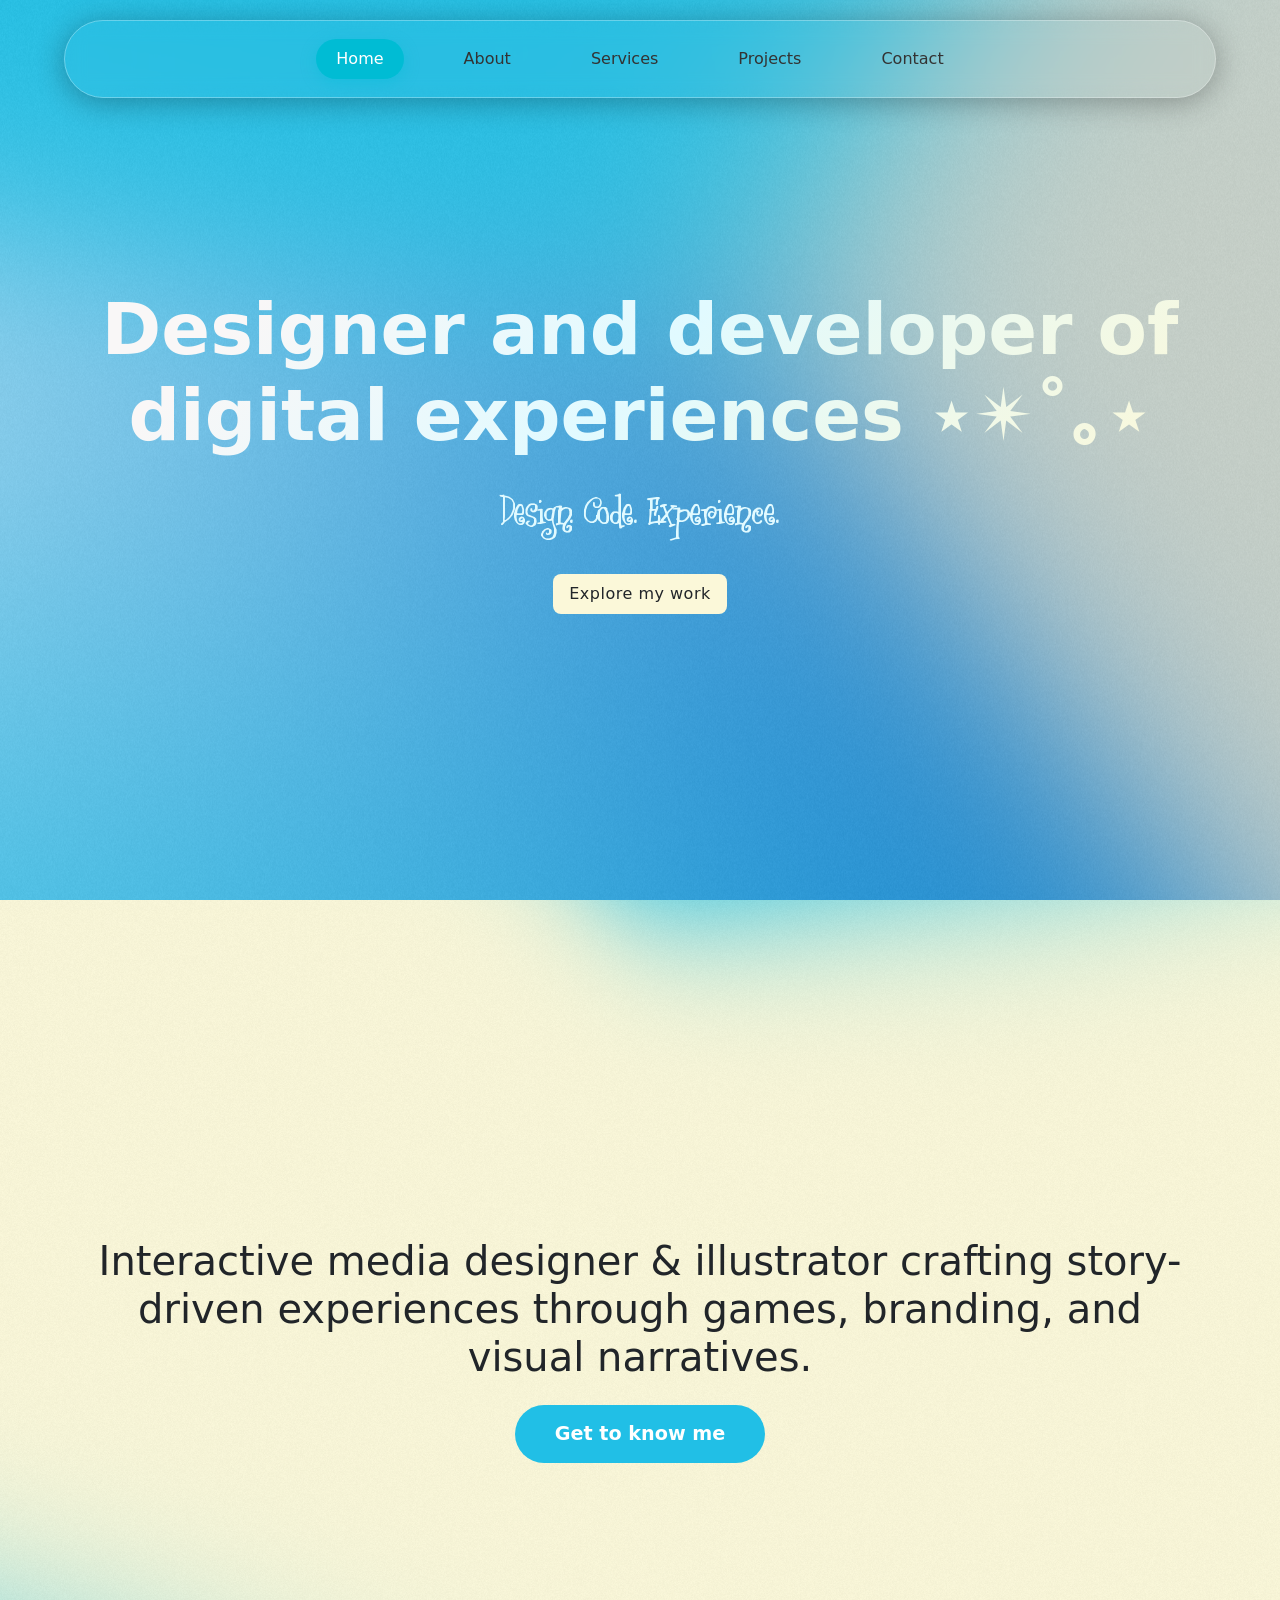
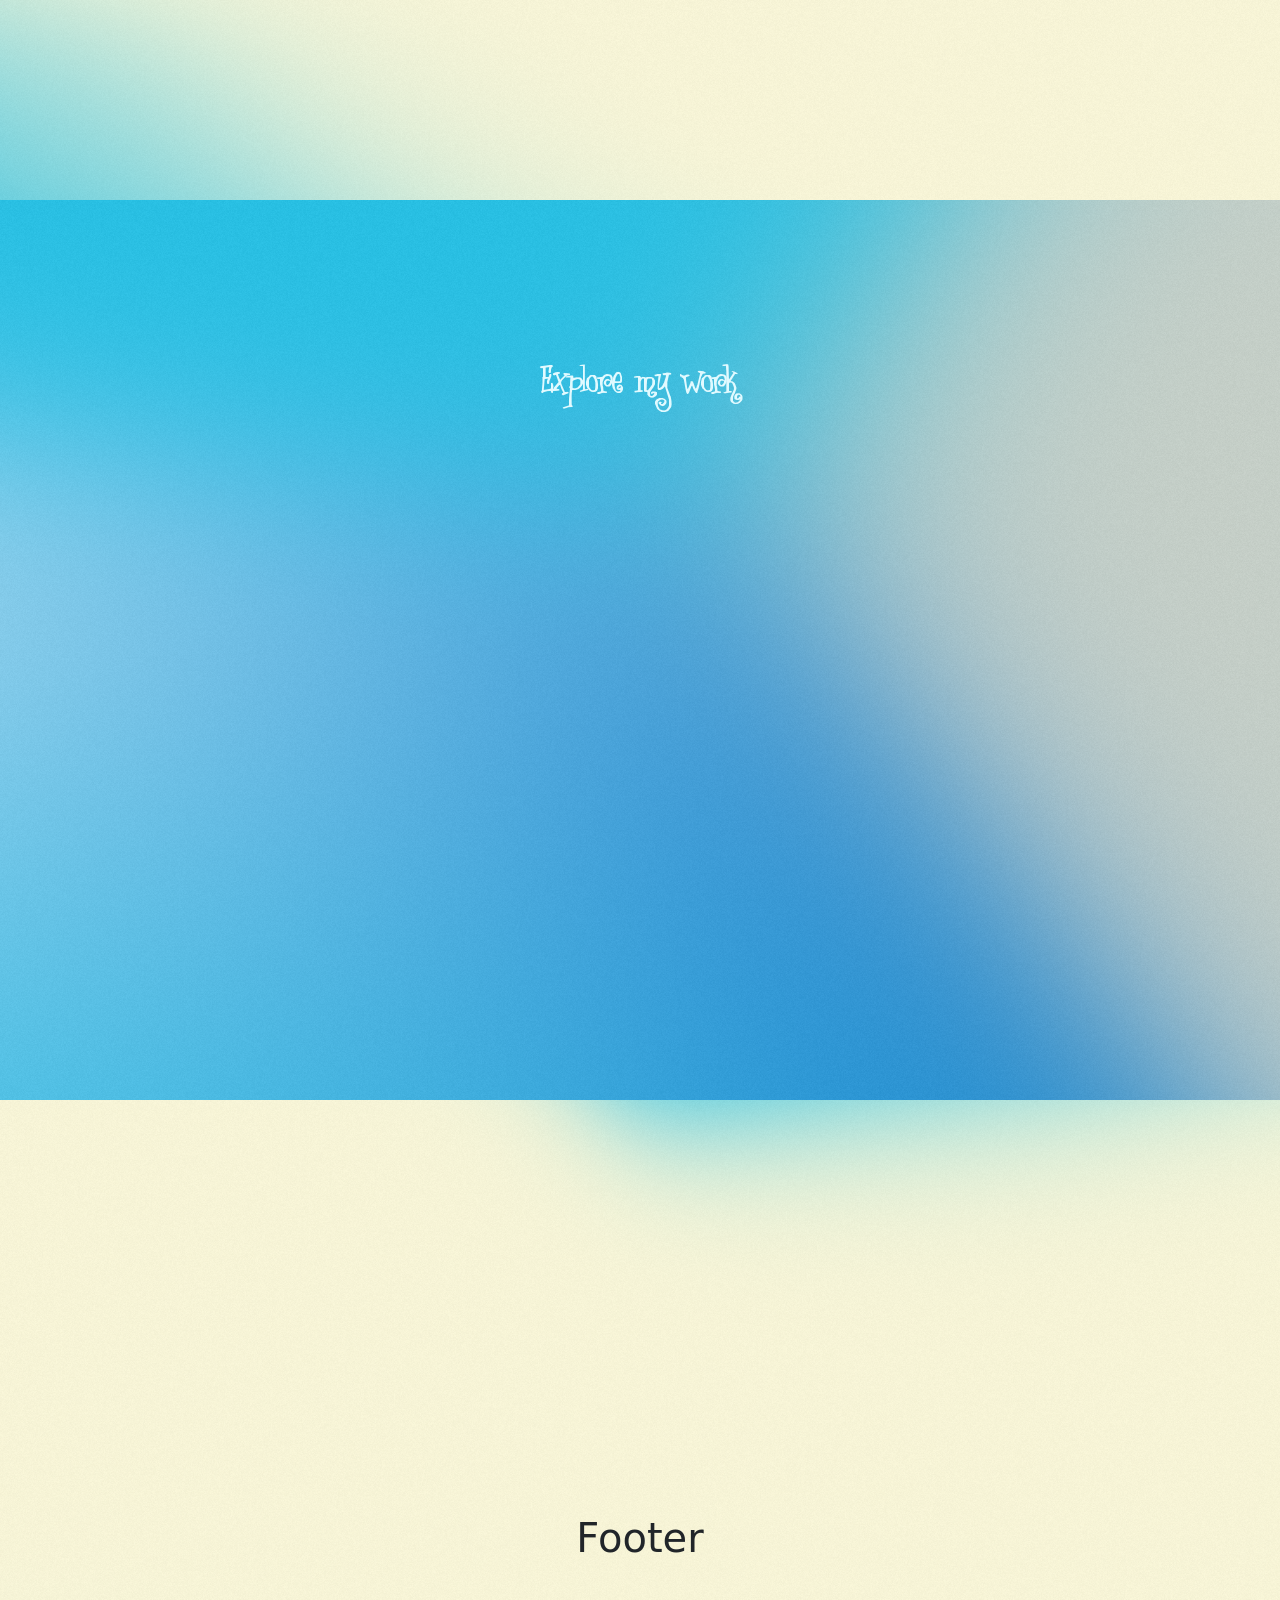
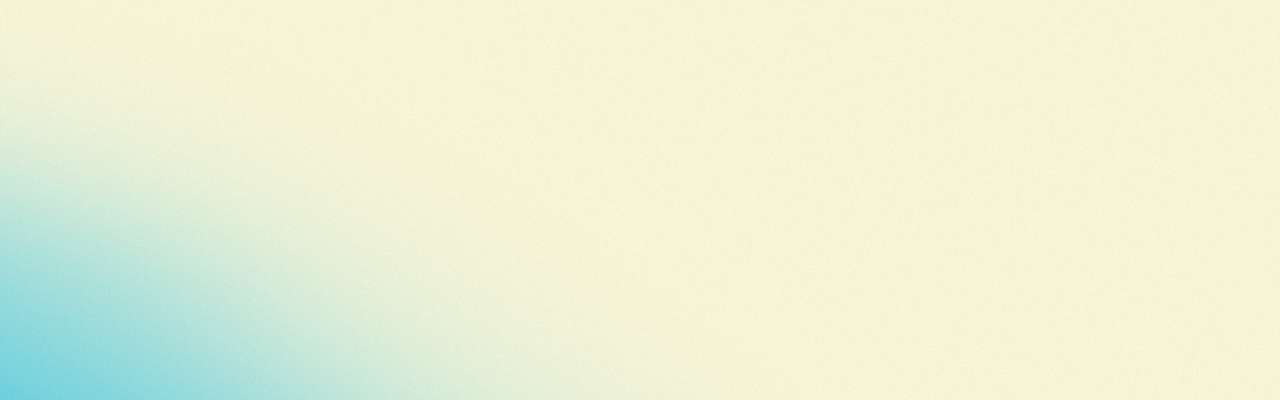
==== index.html @ a9e573de "first commit" ====
<!DOCTYPE html>
<html lang="en">
<head>
    <meta charset="UTF-8">
    <meta name="viewport" content="width=device-width, initial-scale=1.0">
    <title>Homepage</title>
    <link href="https://cdn.jsdelivr.net/npm/bootstrap@5.3.0/dist/css/bootstrap.min.css" rel="stylesheet">
    <link rel="stylesheet" href="principal.css">
    <link rel="stylesheet" href="https://unpkg.com/aos@2.3.1/dist/aos.css">
    <style>
            .portfolio-card {
            border: none;
            box-shadow: 0 10px 30px rgba(0, 0, 0, 0.2);
            transition: transform 0.3s ease, box-shadow 0.3s ease;
            border-radius: 15px;
            overflow: hidden;
            height: 100%;
        }

        .portfolio-card:hover {
            transform: translateY(-10px);
            box-shadow: 0 20px 50px rgba(0, 0, 0, 0.3);
        }

        .card-img-top {
            height: 300px;
            object-fit: cover;
        }

        .card-body {
            background: white;
            padding: 25px;
        }

        .card-title {
            font-size: 1.8rem;
            font-weight: 900;
            color: #333;
            margin-bottom: 15px;
        }

        .card-text {
            color: #666;
            font-size: 0.95rem;
            line-height: 1.6;
            margin-bottom: 20px;
        }

        .btn-view {
            background-color: #21BFE6;
            color: white;
            border: none;
            padding: 12px 30px;
            font-weight: bold;
            border-radius: 25px;
            transition: all 0.3s ease;
        }

        .btn-view:hover {
            background-color: #0fa3c8;
            color: white;
            transform: scale(1.05);
        }

        .portfolio-section {
            padding: 80px 20px;
            background-color: #f5f5f5;
        }

        .section-title {
            font-size: 3rem;
            font-weight: 900;
            margin-bottom: 50px;
            text-align: center;
            color: #333;
        }

        .portfolio-grid {
            display: grid;
            grid-template-columns: repeat(auto-fit, minmax(350px, 1fr));
            gap: 40px;
            max-width: 1200px;
            margin: 0 auto;
        }
        
    </style>
</head>
<body>
    <nav class="navbar-modern">
        <button class="hamburger" id="hamburger">
            <span></span>
            <span></span>
            <span></span>
        </button>
        <div class="navbar-container" id="navbarContainer">
            <a href="index.html" class="nav-link active">Home</a>
            <a href="about.html" class="nav-link">About</a>
            <a href="services.html" class="nav-link">Services</a>
            <a href="menuproyectos.html" class="nav-link">Projects</a>
            <a href="contact.html" class="nav-link">Contact</a>
        </div>
    </nav>
    <section class="panel panel1">
        <div class="container text-center" data-aos="fade-up">
            <h1 class="display-4" style="
            font-size: clamp(2.5rem, 8vw, 4.5rem);
            font-weight: 900;
            background: linear-gradient(135deg, #f9f7f7 15%, #e1faff 50%, #fbf8d9 100%);
            -webkit-background-clip: text;
            -webkit-text-fill-color: transparent;
            background-clip: text;
            margin-bottom: 20px;
            line-height: 1.2;">Designer and developer of digital experiences ⋆✴︎˚｡⋆</h1>
            <p class="lead font-angelica" style="color: #e1faff; font-size: 50px;">Design. Code. Experience.</p>
            <a href="menuproyectos.html" class="btn btn1 btn-lg">Explore my work</a>
        </div>
    </section>
    <section class="panel panel2">
        <div class="container text-center d-flex flex-column justify-content-center align-items-center">
            <h1 class="mb-4 font-angelica;">Interactive media designer & illustrator crafting story-driven experiences through games, branding, and visual narratives.</h1>
            <a href="about.html" class="btn btn-primary btn-lg">Get to know me</a>
        </div>
    </section>
    <section class="panel panel3">
        <div class="container text-center d-flex flex-column justify-content-center align-items-center">
        <div class="container">
            <p class="lead font-angelica" style="color: #e1faff; font-size: 50px;">Explore my work</p>
            
            <div class="portfolio-grid">
                <!-- Card 1: BEACH -->
                <div class="card portfolio-card" data-aos="fade-up">
                    <img src="imagenes/PortafolioFotografia/f.jpeg" class="card-img-top" alt="Beach Photography">
                    <div class="card-body">
                        <h5 class="card-title">Beachside Landscapes</h5>
                        <p class="card-text">A stunning collection of beach and coastal photography capturing the beauty of seaside landscapes and seascapes.</p>
                        <a href="Fotografia/photography.html" class="btn btn-view">View Collection</a>
                    </div>
                </div>

                <!-- Card 2: 7 Pecados Capitales -->
                <div class="card portfolio-card" data-aos="fade-up">
                    <img src="imagenes/PortafolioFotografia/7/3.jpg" class="card-img-top" alt="7 Pecados Capitales">
                    <div class="card-body">
                        <h5 class="card-title">7 Deadly Sins</h5>
                        <p class="card-text">An artistic portrait series exploring the seven deadly sins through expressive photography and creative composition.</p>
                        <a href="Fotografia/retrato7pecados.html" class="btn btn-view">View Collection</a>
                    </div>
                </div>  
            </div>
        </div>
        </div>
    </section>    
       
    <section class="panel panel4">
        <div class="container text-center d-flex flex-column justify-content-center align-items-center">
            <h1 class="mb-4">Footer</h1>
        </div>
    </section>

    <script src="https://cdn.jsdelivr.net/npm/bootstrap@5.3.0/dist/js/bootstrap.bundle.min.js"></script>
    <script src="https://unpkg.com/aos@2.3.1/dist/aos.js"></script>
    <script>
         AOS.init();
         
         // Menu Hamburguesa
         const hamburger = document.getElementById('hamburger');
         const navbarContainer = document.getElementById('navbarContainer');
         
         hamburger.addEventListener('click', function() {
             navbarContainer.classList.toggle('active');
             hamburger.classList.toggle('active');
         });
         
         // Cerrar menú al hacer clic en un enlace
         document.querySelectorAll('.nav-link').forEach(link => {
             link.addEventListener('click', function() {
                 navbarContainer.classList.remove('active');
                 hamburger.classList.remove('active');
             });
         });
    </script>
</body>
</html>
---- principal.css ----
/* Custom Fonts */
@font-face {
    font-family: 'Angelica';
    src: url(imagenes/Tipografias/angelica.ttf) format('truetype');
}

@font-face {
    font-family: 'Poti';
    src: url(imagenes/Tipografias/poti.ttf) format('truetype');
}

/* Font Classes */
.font-angelica {
    font-family: 'Angelica', sans-serif !important;
}

.font-poti {
    font-family: 'Poti', sans-serif !important;
}

body {
   /* margin: 0;
    padding: 0;
    min-height: 100vh;
    background: linear-gradient(135deg, #00bcd4 0%, #2196f3 50%, #e0f2f1 100%);
    background-attachment: fixed;*/
    background-image: url(imagenes/image-mesh-gradient.png);
    background-size: cover;
    background-position: center;
    background-repeat: no-repeat;
    background-attachment: fixed;
}
.panel{
    display: flex;
    justify-content: center;
    align-items: center;
    height: 100vh;
    font-size: 30px;
    top: 0;
    position: sticky;
    
}
.panel1{
    background-image: url(imagenes/image-mesh-gradient.png);
    background-size: cover;
    background-position: center;
    background-repeat: no-repeat;
    z-index: 1;
}
.panel2{
    /* background-color: #fbf8d9 !important; */
    background-image: url(imagenes/background\ 2.png);
    background-size: cover;
    background-position: center;
    background-repeat: no-repeat;
    z-index: 1;
}
.panel3{
    background-image: url(imagenes/image-mesh-gradient.png);
    background-size: cover;
    background-position: center;
    background-repeat: no-repeat;
    z-index: 1;
}
.panel4{
    /* background-color: #21bfe6; */
    background-image: url(imagenes/background\ 2.png);
    background-size: cover;
    background-position: center;
    background-repeat: no-repeat;
    z-index: 1;
}

.btn1  {
  background-color: #fbf8d9;
  color: var(--light);
  border: none;
   transition: all 0.4s cubic-bezier(0.34, 1.56, 0.64, 1);
  cursor: pointer;
  position: relative;
  overflow: hidden;
  letter-spacing: 0.5px;
  font-size: 1rem;
}
.btn1::before {
  content: '';
  position: absolute;
  top: 50%;
  left: 50%;
  width: 0;
  height: 0;
  border-radius: 50%;
  background: rgba(255, 255, 255, 0.3);
  transform: translate(-50%, -50%);
  transition: width 0.6s, height 0.6s;
}

.btn1:hover {
  transform: translateY(-3px) scale(1.05);
  background: #379ef2;
}

.btn1:active {
  animation: btnBounce 0.4s ease;
  box-shadow: 0 6px 16px rgba(113, 217, 214, 0.5);
  transform: translateY(-1px) scale(1.02);
}

@keyframes btnBounce {
  0%, 100% {
    transform: scale(1.05);
  }
  50% {
    transform: scale(0.98);
  }
}

.navbar-modern {
    position: fixed;
    top: 20px;
    left: 50%;
    transform: translateX(-50%);
    z-index: 1000;
    width: 90%;
    max-width: 1200px;
}

.hamburger {
    display: none;
    background: none;
    border: none;
    font-size: 24px;
    cursor: pointer;
    flex-direction: column;
    gap: 5px;
    position: absolute;
    right: 20px;
    top: 50%;
    transform: translateY(-50%);
    z-index: 1001;
}

.hamburger span {
    width: 25px;
    height: 3px;
    background-color: #333333;
    border-radius: 2px;
    transition: all 0.3s ease;
}

.hamburger.active span:nth-child(1) {
    transform: rotate(45deg) translate(10px, 10px);
}

.hamburger.active span:nth-child(2) {
    opacity: 0;
}

.hamburger.active span:nth-child(3) {
    transform: rotate(-45deg) translate(7px, -7px);
}

.navbar-container {
    display: flex;
    gap: 40px;
    padding: 18px 50px;
    background-color: transparent;
    border: 1px solid rgba(255, 255, 255, 0.3);
    border-radius: 50px;
    backdrop-filter: blur(10px);
    box-shadow: 0 4px 30px rgba(0, 0, 0, 0.3);
    flex-wrap: wrap;
    justify-content: center;
    align-items: center;
}

.nav-link {
    color: #333333;
    text-decoration: none;
    font-size: 16px;
    font-weight: 500;
    padding: 8px 20px;
    border-radius: 25px;
    transition: all 0.3s ease;
    position: relative;
    white-space: nowrap;
}

.nav-link:hover {
    color: #ffffff;
    transform: translateY(-2px);
}

.nav-link.active {
    background-color: #00bcd4;
    color: #ffffff;
    box-shadow: 0 4px 15px rgba(0, 188, 212, 0.4);
}

/* Tablet */
@media (max-width: 992px) {
    .navbar-container {
        gap: 20px;
        padding: 15px 30px;
    }
    
    .nav-link {
        font-size: 14px;
        padding: 6px 15px;
    }
}

/* Móvil */
@media (max-width: 768px) {
    .navbar-modern {
        top: 10px;
        width: 95%;
    }
    
    .hamburger {
        display: flex;
        padding: 10px;
        font-size: 28px;
    }
    
    .hamburger span {
        background-color: #333333;
        width: 28px;
        height: 3px;
    }
    
    .panel {
        padding-top: 120px;
    }
    
    .navbar-container {
        position: absolute;
        top: 100%;
        left: 0;
        right: 0;
        flex-direction: column;
        gap: 0;
        margin-top: 10px;
        padding: 0 15px;
        border-radius: 20px;
        max-height: 0;
        overflow: hidden;
        opacity: 0;
        transition: all 0.3s ease;
        pointer-events: none;
        background-color: transparent;
        border: 1px solid rgba(255, 255, 255, 0.3);
        backdrop-filter: blur(10px);
    }
    
    .navbar-container.active {
        max-height: 400px;
        opacity: 1;
        pointer-events: auto;
        padding: 15px;
        overflow: visible;
    }
    
    .nav-link {
        font-size: 14px;
        padding: 12px 15px;
        width: 100%;
        text-align: center;
        border-radius: 10px;
    }
}

/* Móvil pequeño */
@media (max-width: 576px) {
    .navbar-modern {
        top: 8px;
        width: 98%;
    }
    
    .hamburger {
        padding: 8px;
        font-size: 24px;
    }
    
    .hamburger span {
        width: 22px;
        height: 2.5px;
    }
    
    .panel {
        padding-top: 100px;
    }
    
    .nav-link {
        font-size: 12px;
        padding: 10px 12px;
    }
}

.navbar {
    position: relative;
    padding: 10px 20px;
    background-color: rgba(255, 255, 255, 0.2);
    border-radius: 60px;
    backdrop-filter: blur(10px);
    box-shadow: 0 4px 30px rgba(0, 0, 0, 0.1);
    border: 0.5px solid rgba(255, 255, 255, 0.3);
}

      .btn-primary {
            background-color: #21BFE6;
            border: none;
            padding: 15px 40px;
            font-size: 1.2rem;
            font-weight: bold;
            border-radius: 30px;
            transition: all 0.3s ease;
        }
        .btn-primary:hover {
            background-color: #0fa3c8;
            transform: translateY(-5px);
        }
        .btn-secondary {
            background-color: #fbf8d9;
            border: none;
            padding: 15px 40px;
            font-size: 1.2rem;
            font-weight: bold;
            border-radius: 30px;
            transition: all 0.3s ease;
        }
        .btn-secondary:hover {
            background-color: #fffdea;
            transform: translateY(-5px);
        }
/* Responsive Gallery Title */
.gallery-title {
    font-size: clamp(3rem, 12vw, 200px);
    color: aliceblue;
}

/* Media queries para mayor control en dispositivos específicos */
@media (max-width: 992px) {
    .gallery-title {
        font-size: clamp(2rem, 10vw, 150px);
    }
}

@media (max-width: 768px) {
    .gallery-title {
        font-size: clamp(9rem, 8vw, 100px);
    }
}

@media (max-width: 576px) {
    .gallery-title {
        font-size: clamp(8rem, 6vw, 70px);
    }
}
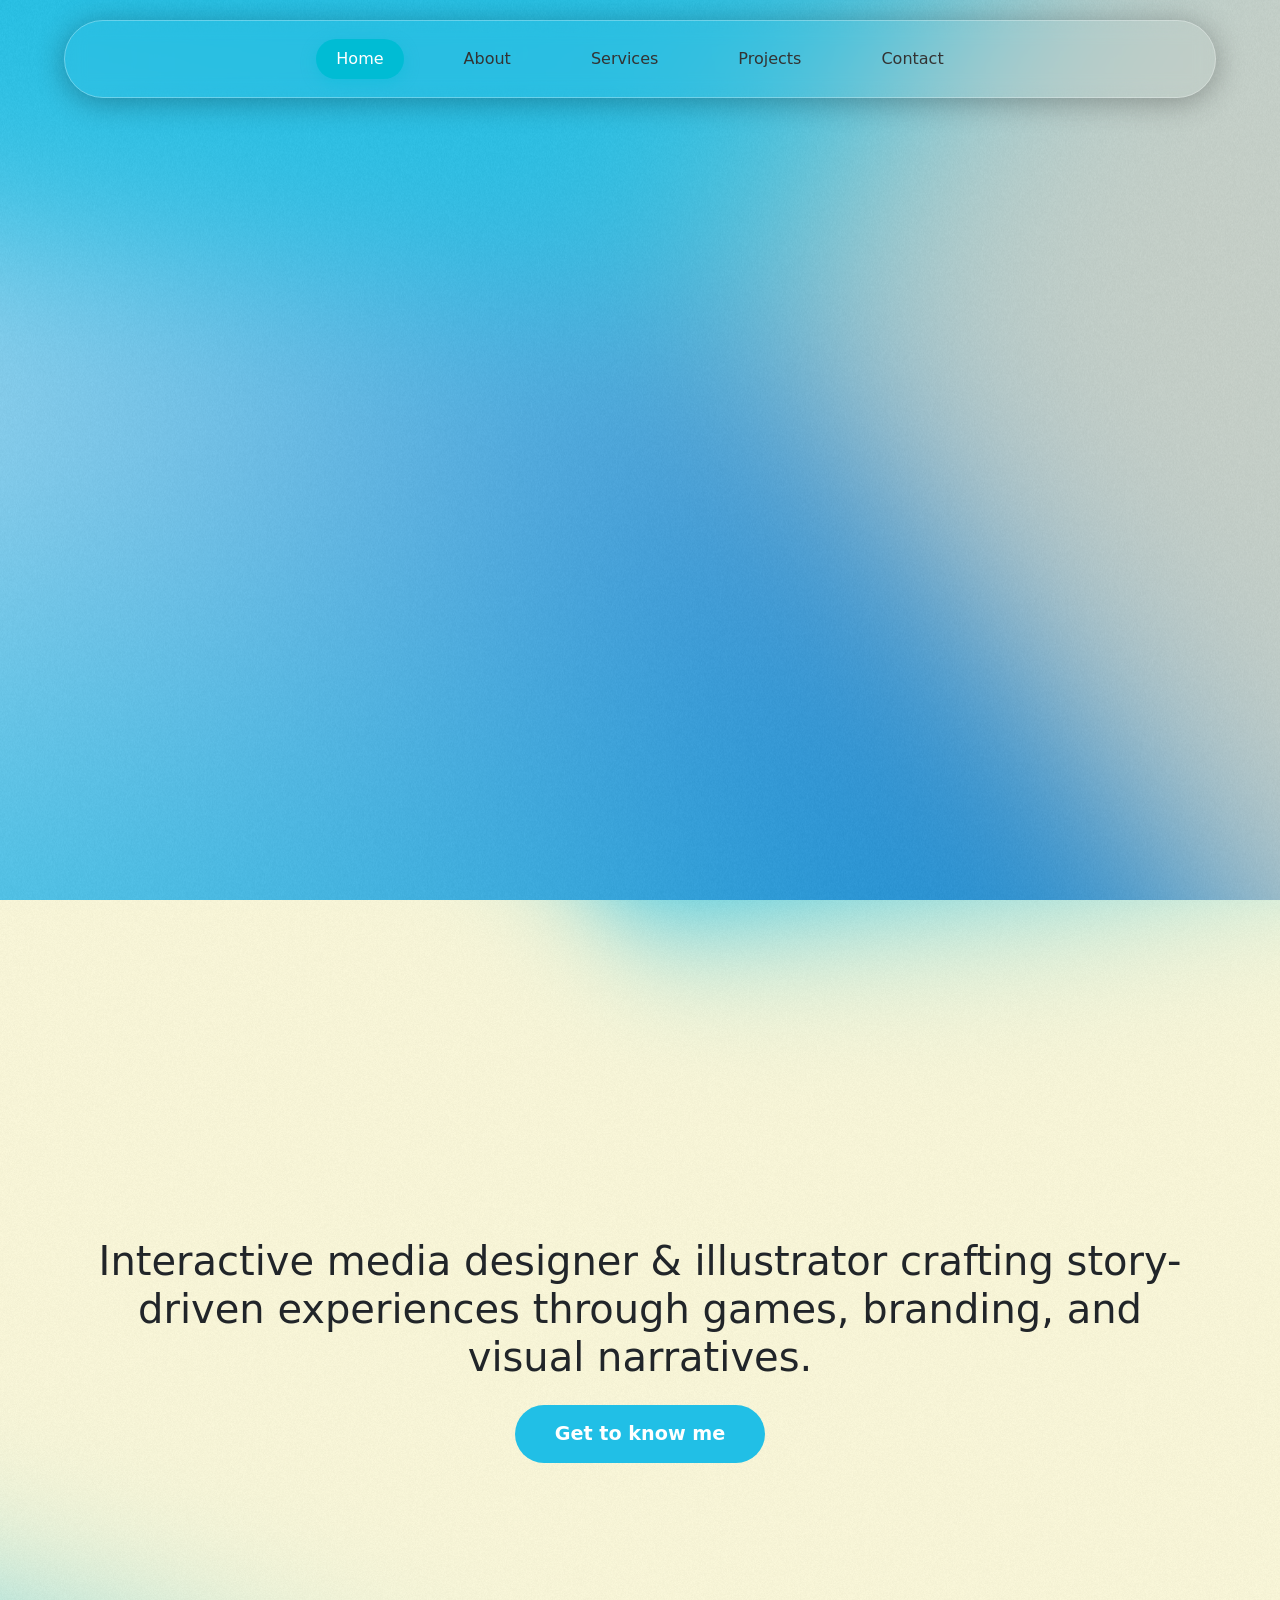
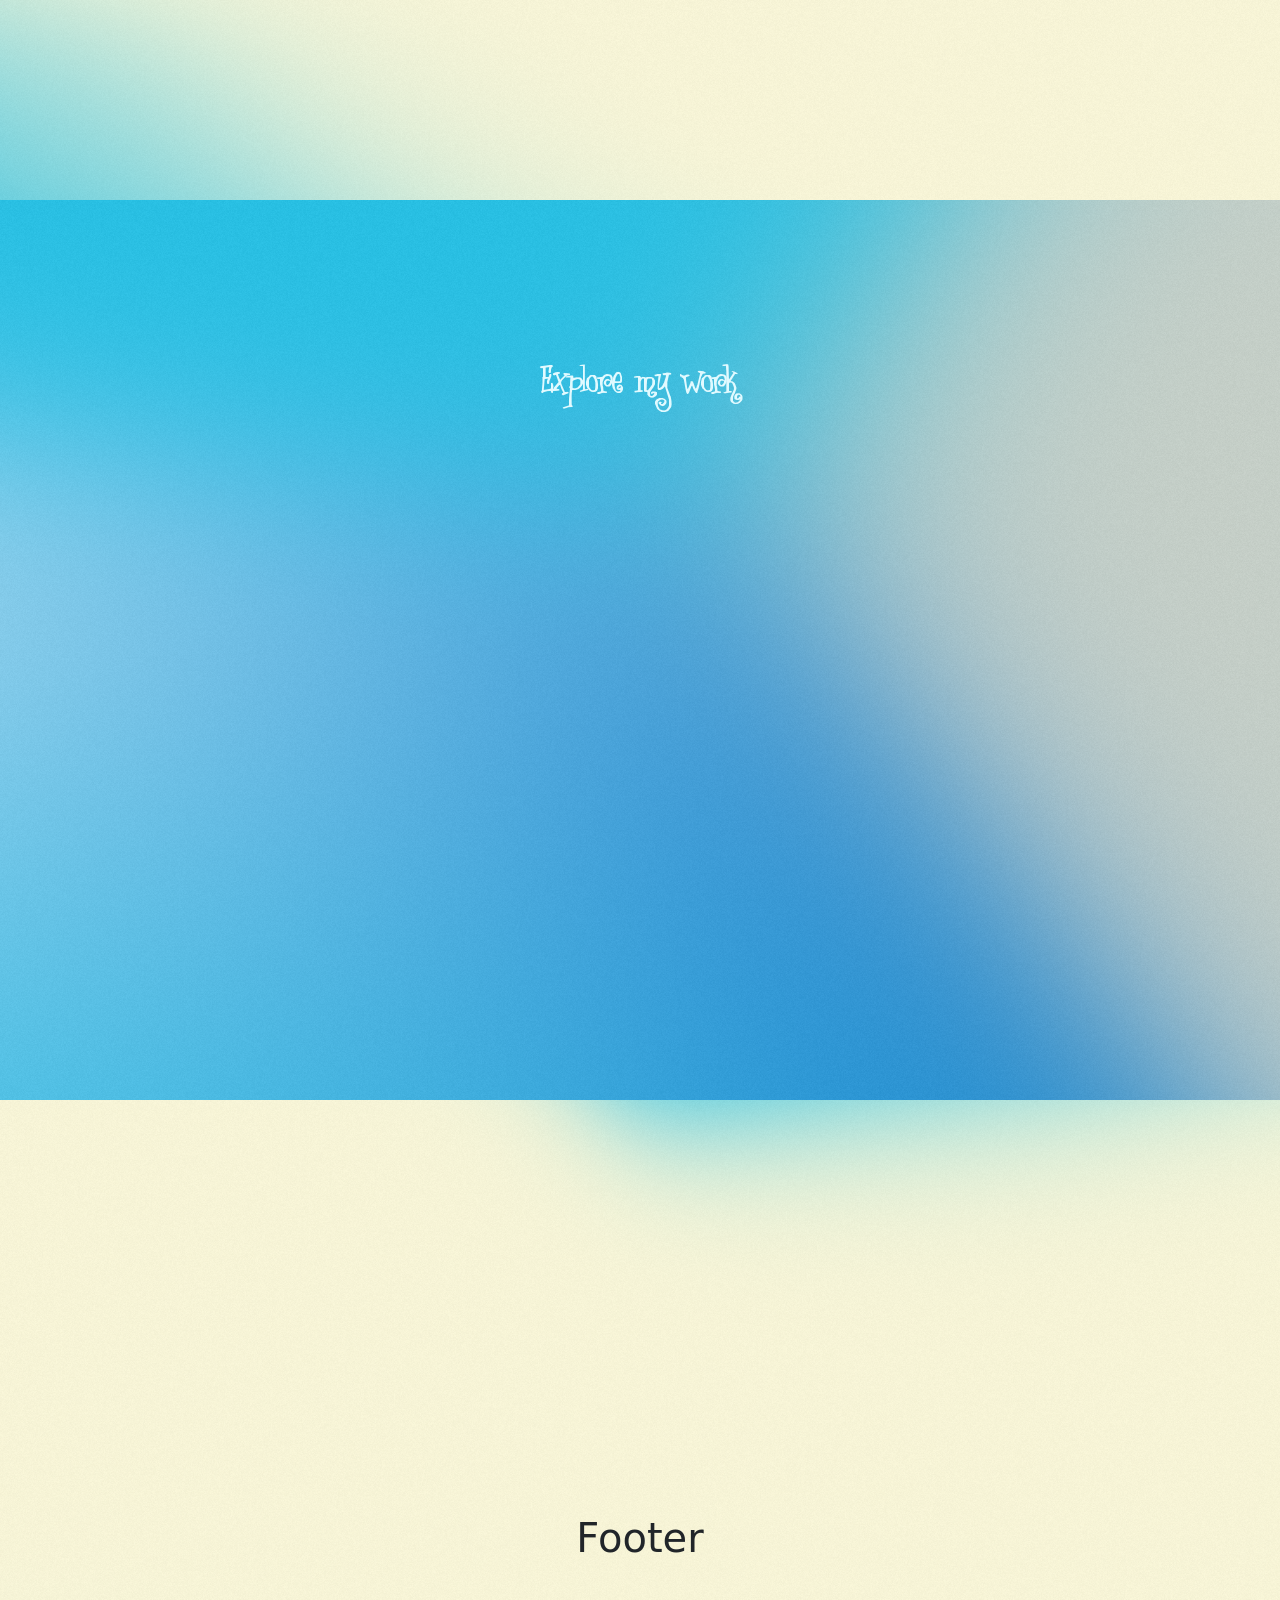
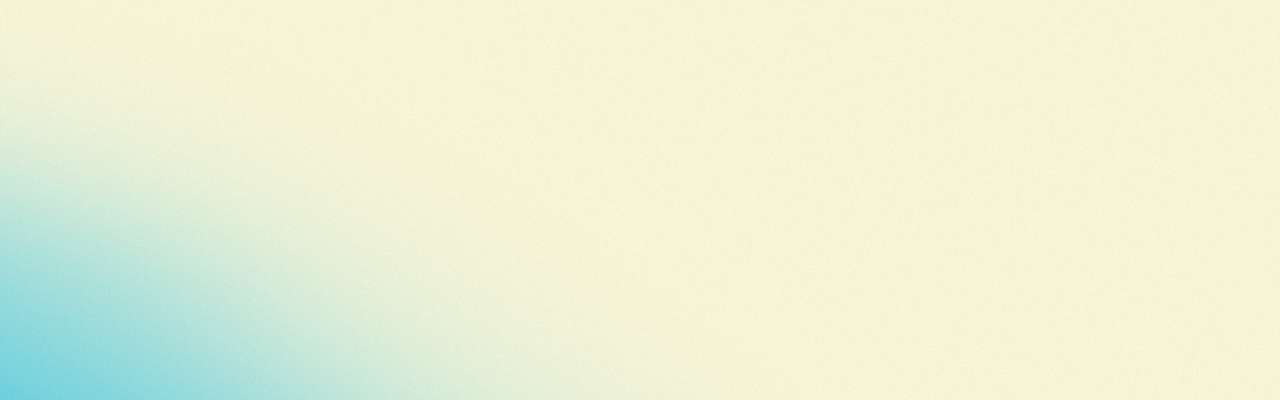
==== commit 0013d233: "animaciones quitadas a traves de javascript" ====
--- a/index.html
+++ b/index.html
@@ -60,6 +60,28 @@
             background-color: #0fa3c8;
             color: white;
             transform: scale(1.05);
+        }
+
+        /* Desactivar animaciones en dispositivos móviles */
+        @media (max-width: 768px) {
+            .portfolio-card {
+                transition: none;
+            }
+
+            .portfolio-card:hover {
+                transform: none !important;
+                box-shadow: 0 10px 30px rgba(0, 0, 0, 0.2) !important;
+            }
+
+            .btn-view:hover {
+                transform: none !important;
+            }
+
+            /* Desactivar AOS en móvil */
+            [data-aos] {
+                opacity: 1 !important;
+                animation: none !important;
+            }
         }
 
         .portfolio-section {
@@ -158,26 +180,7 @@
     </section>
 
     <script src="https://cdn.jsdelivr.net/npm/bootstrap@5.3.0/dist/js/bootstrap.bundle.min.js"></script>
-    <script src="https://unpkg.com/aos@2.3.1/dist/aos.js"></script>
-    <script>
-         AOS.init();
-         
-         // Menu Hamburguesa
-         const hamburger = document.getElementById('hamburger');
-         const navbarContainer = document.getElementById('navbarContainer');
-         
-         hamburger.addEventListener('click', function() {
-             navbarContainer.classList.toggle('active');
-             hamburger.classList.toggle('active');
-         });
-         
-         // Cerrar menú al hacer clic en un enlace
-         document.querySelectorAll('.nav-link').forEach(link => {
-             link.addEventListener('click', function() {
-                 navbarContainer.classList.remove('active');
-                 hamburger.classList.remove('active');
-             });
-         });
-    </script>
+    <script async src="https://unpkg.com/aos@2.3.1/dist/aos.js"></script>
+    <script src="js/animations.js"></script>
 </body>
 </html>
--- a/principal.css
+++ b/principal.css
@@ -333,6 +333,29 @@
             background-color: #fffdea;
             transform: translateY(-5px);
         }
+
+/* Desativar animações em dispositivos móveis */
+@media (max-width: 768px) {
+    .btn1:hover,
+    .btn1:active,
+    .btn-primary:hover,
+    .btn-secondary:hover,
+    .nav-link:hover {
+        transform: none !important;
+        animation: none !important;
+    }
+
+    .btn1::before {
+        transition: none !important;
+    }
+
+    .hamburger span,
+    .nav-link,
+    .navbar-container {
+        transition: none !important;
+    }
+}
+
 /* Responsive Gallery Title */
 .gallery-title {
     font-size: clamp(3rem, 12vw, 200px);
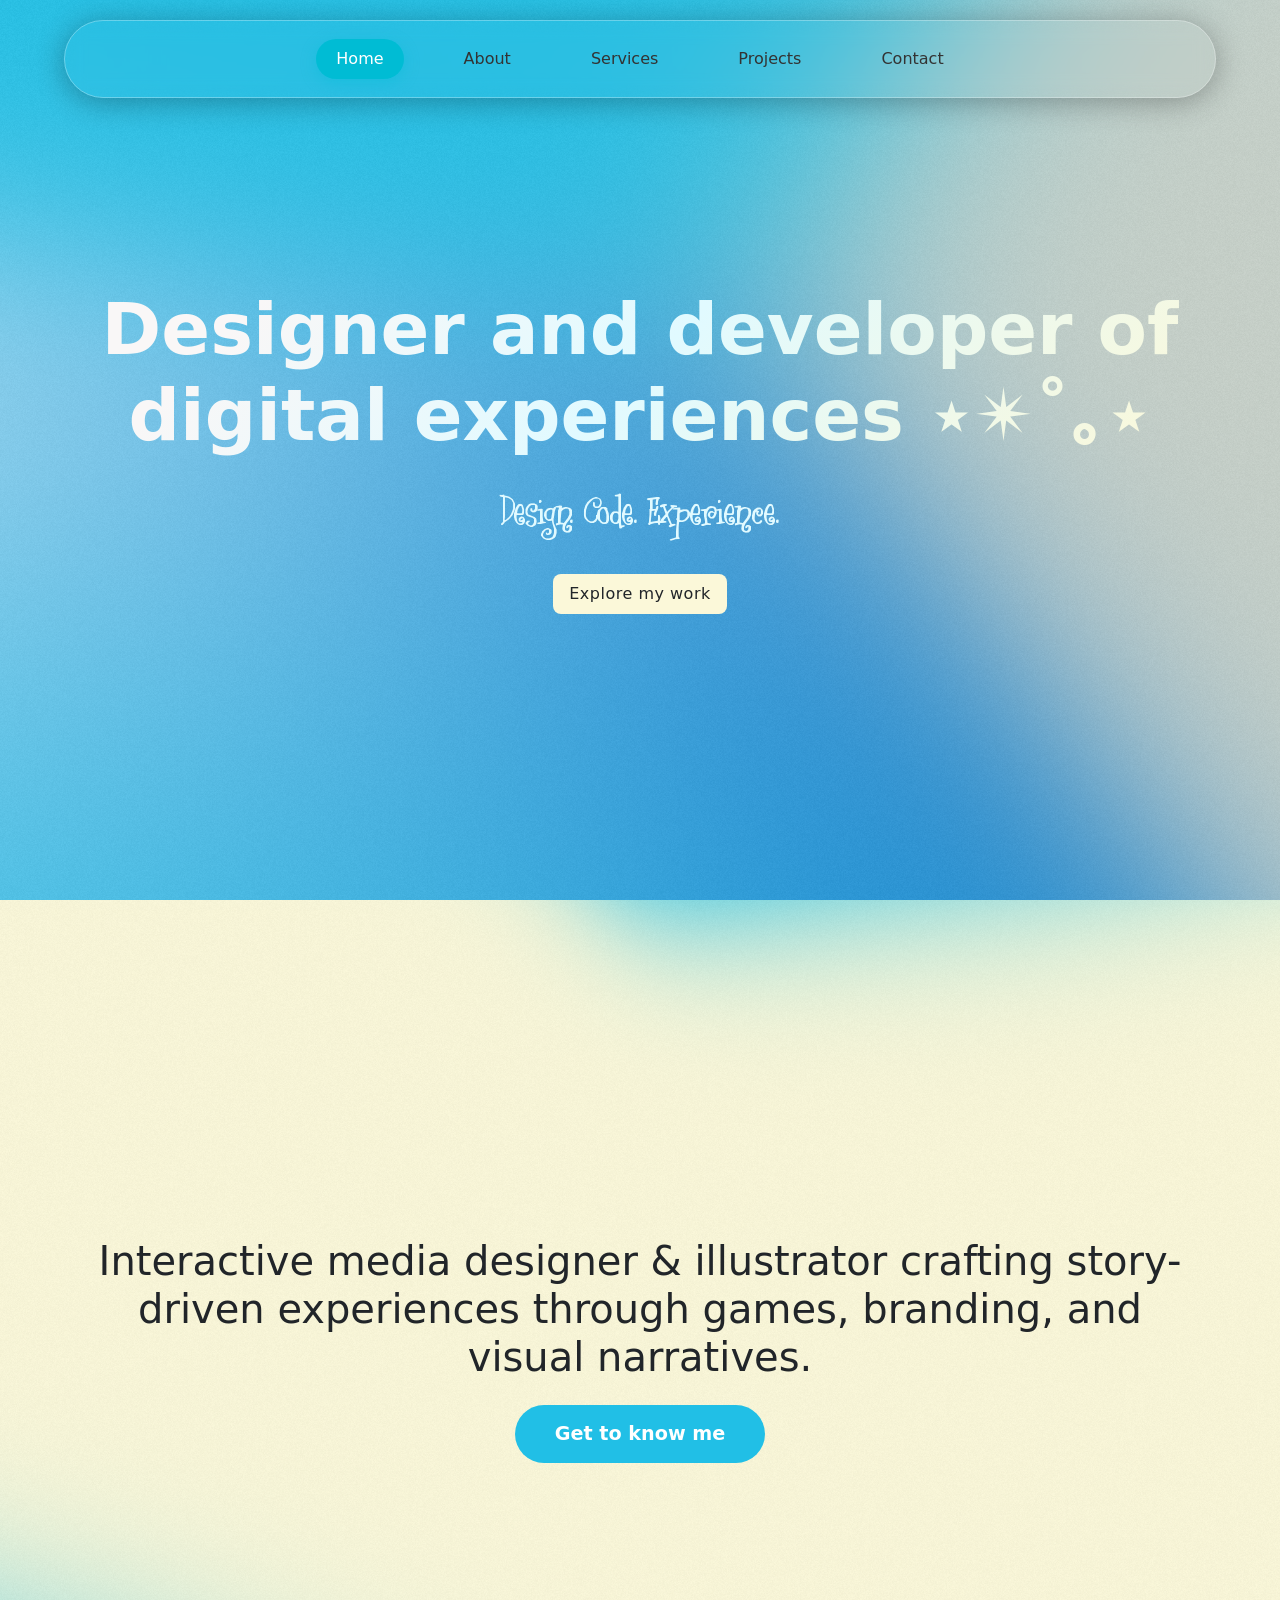
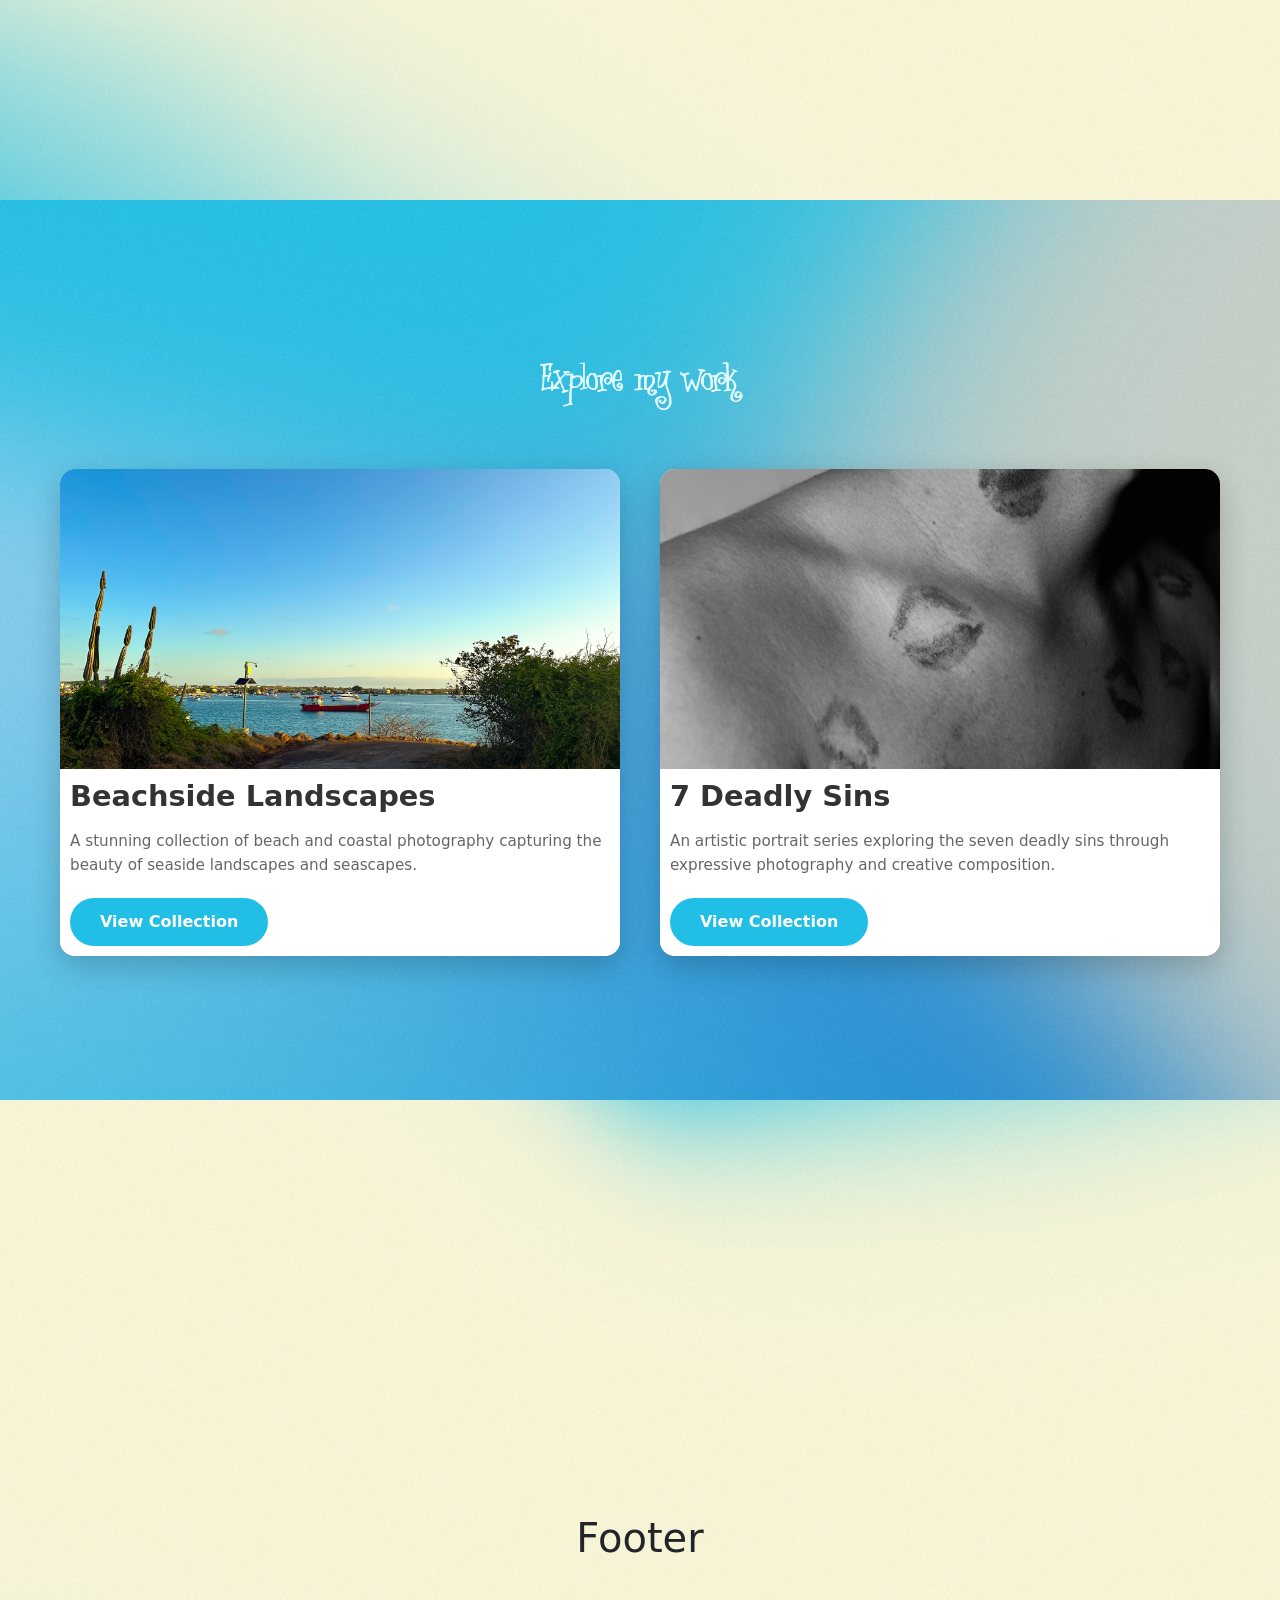
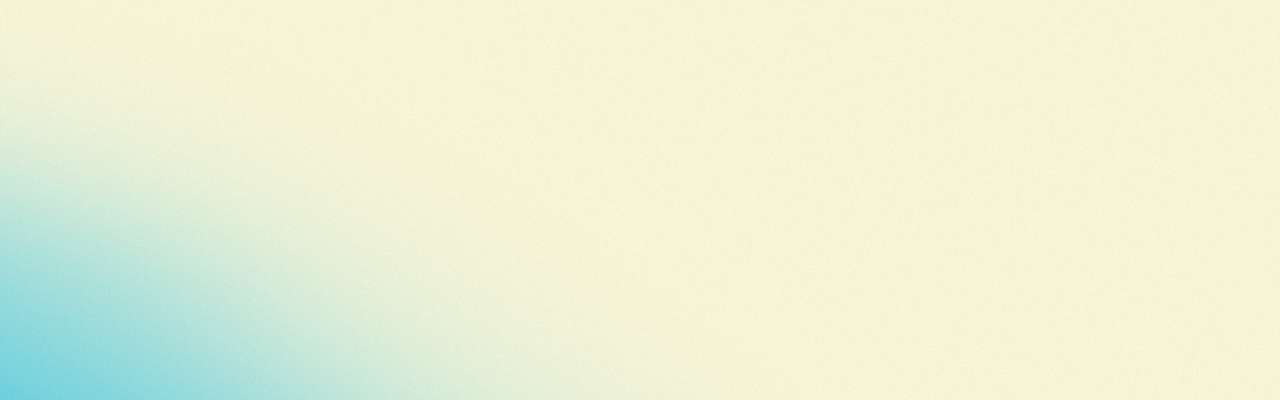
==== commit 956bb51b: "medio responsive" ====
--- a/index.html
+++ b/index.html
@@ -29,7 +29,7 @@
 
         .card-body {
             background: white;
-            padding: 25px;
+            padding: 10px;
         }
 
         .card-title {
@@ -99,10 +99,58 @@
 
         .portfolio-grid {
             display: grid;
-            grid-template-columns: repeat(auto-fit, minmax(350px, 1fr));
+            grid-template-columns: repeat(2, 1fr);
             gap: 40px;
             max-width: 1200px;
             margin: 0 auto;
+            width: 100%;
+            padding: 0 20px;
+        }
+
+        /* Responsive para tablet */
+        @media (max-width: 992px) {
+            .portfolio-grid {
+                grid-template-columns: 1fr;
+                gap: 30px;
+            }
+        }
+
+        /* Responsive para móvil */
+        @media (max-width: 768px) {
+            .portfolio-grid {
+                grid-template-columns: 1fr;
+                gap: 20px;
+                padding: 0 15px;
+            }
+
+            .card-img-top {
+                height: 250px;
+            }
+
+            .card-title {
+                font-size: 1.3rem;
+            }
+
+            .card-text {
+                font-size: 0.85rem;
+            }
+        }
+
+        /* Móvil muy pequeño */
+        @media (max-width: 576px) {
+            .portfolio-grid {
+                grid-template-columns: 1fr;
+                gap: 15px;
+                padding: 0 10px;
+            }
+
+            .card-img-top {
+                height: 200px;
+            }
+
+            .card-title {
+                font-size: 1.1rem;
+            }
         }
         
     </style>
@@ -123,7 +171,7 @@
         </div>
     </nav>
     <section class="panel panel1">
-        <div class="container text-center" data-aos="fade-up">
+        <div class="container text-center"">
             <h1 class="display-4" style="
             font-size: clamp(2.5rem, 8vw, 4.5rem);
             font-weight: 900;
@@ -144,13 +192,12 @@
         </div>
     </section>
     <section class="panel panel3">
-        <div class="container text-center d-flex flex-column justify-content-center align-items-center">
-        <div class="container">
-            <p class="lead font-angelica" style="color: #e1faff; font-size: 50px;">Explore my work</p>
+        <div style="width: 100%; padding: 40px 20px;">
+            <p class="lead font-angelica" style="color: #e1faff; font-size: 50px; text-align: center; margin-bottom: 50px;">Explore my work</p>
             
             <div class="portfolio-grid">
                 <!-- Card 1: BEACH -->
-                <div class="card portfolio-card" data-aos="fade-up">
+                <div class="card portfolio-card">
                     <img src="imagenes/PortafolioFotografia/f.jpeg" class="card-img-top" alt="Beach Photography">
                     <div class="card-body">
                         <h5 class="card-title">Beachside Landscapes</h5>
@@ -160,16 +207,15 @@
                 </div>
 
                 <!-- Card 2: 7 Pecados Capitales -->
-                <div class="card portfolio-card" data-aos="fade-up">
+                <div class="card portfolio-card">
                     <img src="imagenes/PortafolioFotografia/7/3.jpg" class="card-img-top" alt="7 Pecados Capitales">
                     <div class="card-body">
                         <h5 class="card-title">7 Deadly Sins</h5>
                         <p class="card-text">An artistic portrait series exploring the seven deadly sins through expressive photography and creative composition.</p>
                         <a href="Fotografia/retrato7pecados.html" class="btn btn-view">View Collection</a>
                     </div>
-                </div>  
+                </div>
             </div>
-        </div>
         </div>
     </section>    
        
--- a/principal.css
+++ b/principal.css
@@ -36,8 +36,8 @@
     align-items: center;
     height: 100vh;
     font-size: 30px;
+    position: sticky;
     top: 0;
-    position: sticky;
     
 }
 .panel1{
@@ -69,6 +69,30 @@
     background-position: center;
     background-repeat: no-repeat;
     z-index: 1;
+}
+
+/* Responsive para tablets - cambiar a relative */
+@media (max-width: 992px) {
+    .panel {
+        position: relative;
+        top: auto;
+    }
+}
+
+/* Responsive para móviles - cambiar a relative */
+@media (max-width: 768px) {
+    .panel {
+        position: relative;
+        top: auto;
+    }
+}
+
+/* Móvil muy pequeño - cambiar a relative */
+@media (max-width: 576px) {
+    .panel {
+        position: relative;
+        top: auto;
+    }
 }
 
 .btn1  {
